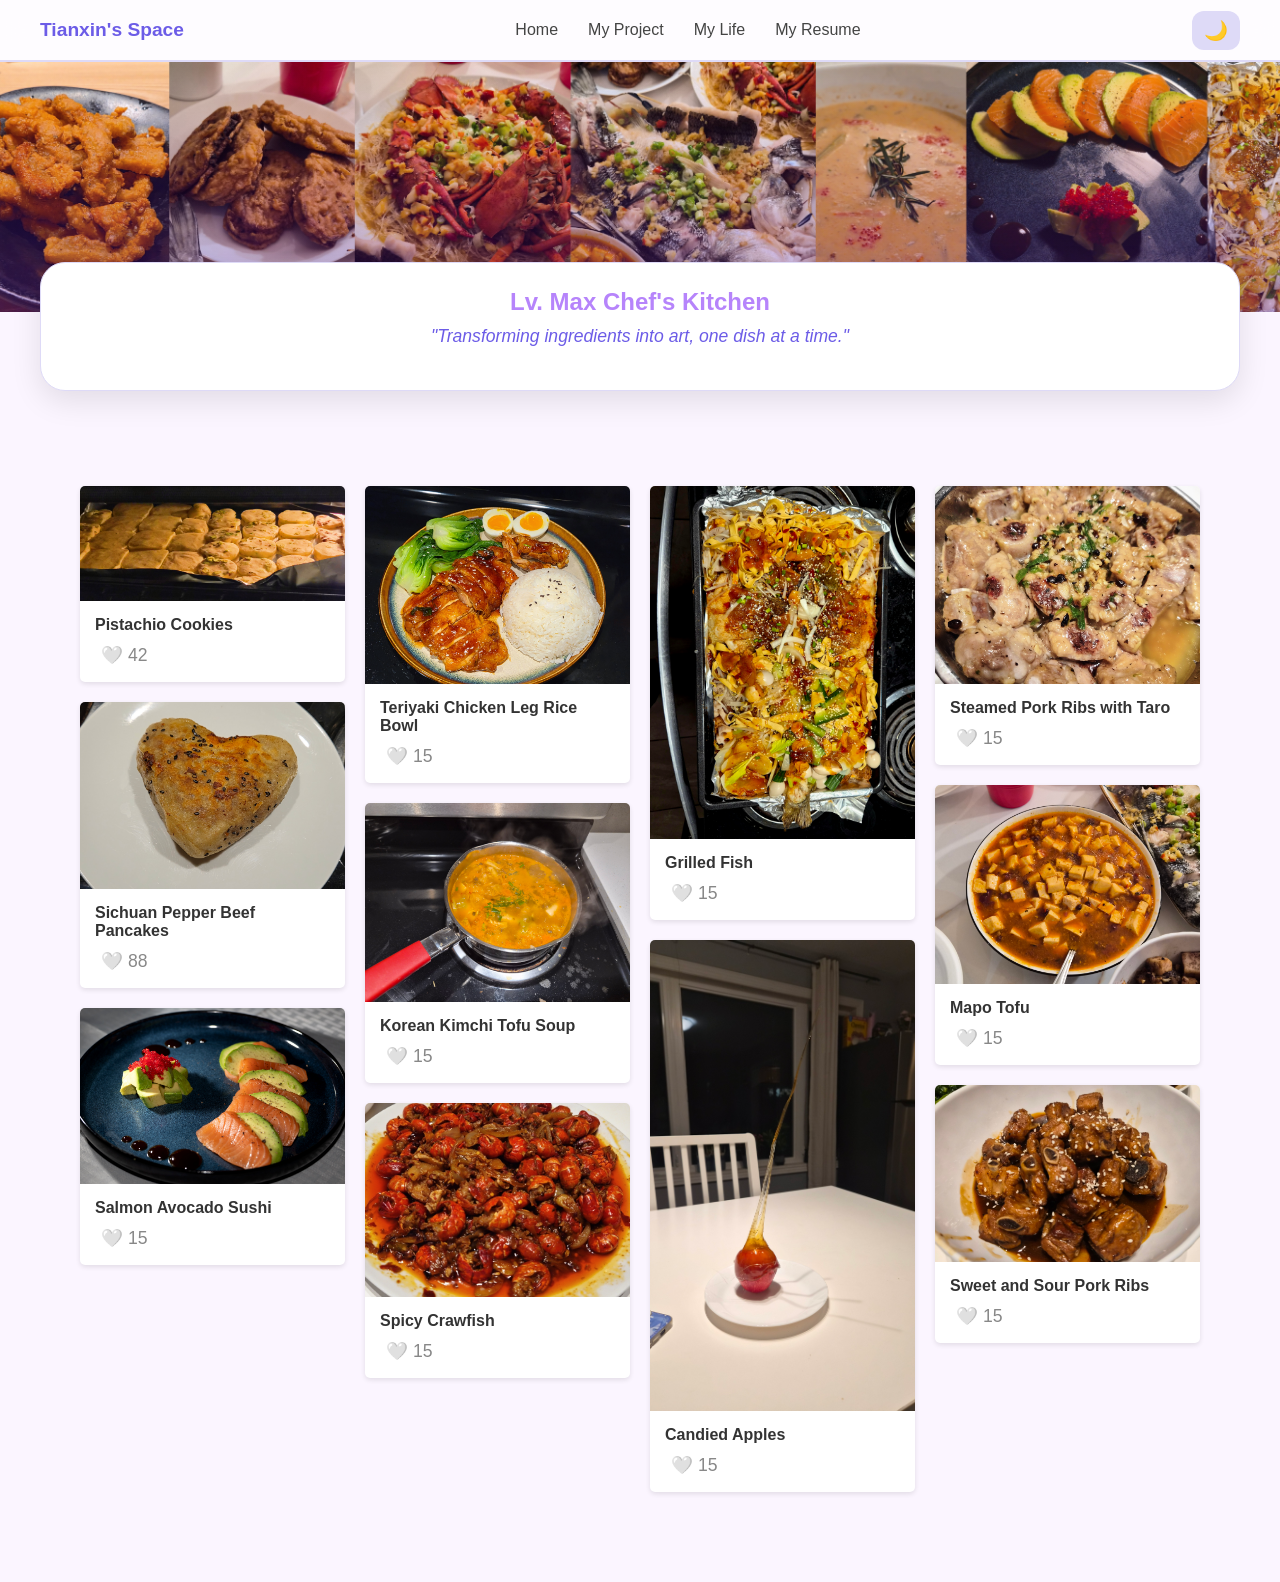
==== cooking.html @ 9a9976a4 "Initial Commit" ====
<!DOCTYPE html>
<html lang="en">

<head>
    <meta charset="UTF-8">
    <meta name="viewport" content="width=device-width, initial-scale=1.0">
    <title>Lv. Max Chef - Tianxin Xie</title>
    <link rel="stylesheet" href="style.css">
</head>

<body>
    <nav class="navbar">
        <div class="nav-container">
            <div class="nav-logo">Tianxin's Space</div>
            <ul class="nav-links">
                <li><a href="index.html">Home</a></li>
                <li><a href="https://github.com/TianxinXie123" target="_blank" rel="noopener noreferrer">My Project</a>
                </li>
                <li><a href="myLife.html">My Life</a></li>
                <li><a href="javascript:void(0)" onclick="openModal()">My Resume</a></li>
            </ul>
            <div class="nav-actions">
                <button id="dark-mode-toggle" class="mode-toggle-btn">
                    <span class="icon">🌙</span>
                </button>
            </div>
        </div>
    </nav>

    <div id="resumeModal" class="modal">
        <div class="modal-content">
            <span class="close-btn" onclick="closeModal()">&times;</span>
            <iframe src="assets/files/resume.pdf" width="100%" height="600px"></iframe>
        </div>
    </div>

    <header class="top-banner cooking-banner"></header>

    <main class="main-content"
        style="max-width: 1200px; margin: -50px auto 50px; padding: 0 20px; position: relative; z-index: 2;">
        <section class="site-header" style="text-align: center;">
            <h1 class="main-title">Lv. Max Chef's Kitchen</h1>
            <p class="quote">"Transforming ingredients into art, one dish at a time."</p>
        </section>

        <div id="dynamic-gallery" class="gallery-container" style="margin-top: 30px;">
        </div>
    </main>

    <script src="index.js"></script>
</body>

</html>
---- style.css ----
/* 全局变量：紫色可爱风 */
:root {
    --bg-color: #fbf5ff;
    --card-bg: #ffffff;
    --main-purple: #b684fb;
    --soft-purple: #dedaf7;
    --deep-purple: #6c5ce7;
    --text-color: #444444;
    --subtitle-color: #888888;
    --announcement-bg: #ddd8fe;
    --border-color: #f0f0f0;
    --radius: 25px;
}

/* --- Home Page Layout --- */

body {
    margin: 0;
    padding: 0;
    font-family: 'Inter', 'PingFang SC', sans-serif;
    background-color: var(--bg-color);
    color: var(--text-color);
    transition: background-color 0.3s ease, color 0.3s ease;
}
body.dark-mode {
    --bg-color: #1a1a2e;
    --card-bg: #16213e;
    --main-purple: #bb86fc;
    --soft-purple: #2d2d44;
    --deep-purple: #e2d5ff;
    --text-color: #e0e0e0;
    --subtitle-color: #b0b0b0;
    --announcement-bg: #1f1f3d;
    --border-color: #2d2d44;
}

/* 顶端 30% 的长条图片 */
.top-banner {
    width: 100%;
    height: 30vh;
    background-color: linear-gradient(rgba(0,0,0,0), rgba(88, 15, 167, 0.3)); 
    background-image: url('assets/photo/index-bg.png');
    background-size: cover;
    background-position: center;
}

.navbar {
    width: 100%;
    height: 60px;
    background-color: rgba(255, 255, 255, 0.7);
    backdrop-filter: blur(15px); /* 磨砂玻璃效果 */
    position: sticky;
    top: 0;
    z-index: 1000;
    border-bottom: 2px solid var(--soft-purple);
    transition: background-color 0.3s;

}

/* 深色模式下的导航栏 */
body.dark-mode .navbar {
    background-color: rgba(26, 26, 46, 0.8);
    border-bottom: 2px solid var(--border-color);
}
.social-tags{
    color:#2575fc;
}

.nav-container {

    max-width: 1200px;
    margin: 0 auto;
    height: 100%;
    display: flex;
    justify-content: space-between;
    align-items: center;
    padding: 0 20px;
}

.nav-logo {
    font-weight: bold;
    color: var(--deep-purple);
    font-size: 1.2rem;
}

.nav-links {
    list-style: none;
    display: flex;
    gap: 30px;
    margin: 0;
    padding: 0;
}

.nav-links a {
    text-decoration: none;
    color: var(--text-color);
    font-weight: 500;
    transition: color 0.3s;
}

.nav-links a:hover {
    text-shadow: 0.2px 0 0 currentColor, -0.2px 0 0 currentColor;
    color: var(--deep-purple);
}

/* 调整按钮在导航栏的样式 */
.mode-toggle-btn {
    background: var(--soft-purple);
    border: none;
    padding: 8px 12px;
    border-radius: 12px;
    cursor: pointer;
    font-size: 1.2rem;
    transition: transform 0.2s;
}

.mode-toggle-btn:hover {
    transform: scale(1.1);
}
/* 整体布局容器 */
.page-wrapper {
    display: flex;
    max-width: 1200px;
    margin: -50px auto 50px auto; /* 向上偏移，压在 Banner 上 */
    gap: 25px;
    padding: 0 20px;
}

/* 左侧 About Me：贯穿全高 */
.sidebar-about {
    flex: 0 0 300px; /* 固定宽度 */
}

.profile-card {
    background: var(--card-bg);
    padding: 30px;
    border-radius: var(--radius);
    box-shadow: 0 10px 30px rgba(162, 155, 254, 0.15);
    position: sticky; /* 随着滚动悬停 */
    top: 70px;
}

.avatar-placeholder {
    width: 120px;
    height: 120px;
    background: var(--soft-purple);
    border-radius: 50%;  
    margin: 0 auto 20px auto;
    display: flex;
    align-items: center;
    justify-content: center;
    border: 4px solid var(--main-purple);
}

/* 右侧主区域 */
.main-content {
    flex: 1;
    display: flex;
    flex-direction: column;
    gap: 25px;
}

/* 标题和公告 */
.card, .site-header, .projects-section {
    background-color: var(--card-bg);
    padding: 25px;
    border-radius: var(--radius);
    box-shadow: 0 10px 30px rgba(0, 0, 0, 0.1);
    transition: background-color 0.3s ease, box-shadow 0.3s ease;
    border: 1px solid var(--soft-purple); 
}
.timeline-section {
    padding: 20px 15px; /* 减少左右内边距 */
    background: var(--card-bg);
    border-radius: var(--radius);
    background-color: var(--card-bg);
    border: 1px solid var(--soft-purple); /* 淡淡的紫色边框 */
    transition: all 0.3s ease;
}

.main-title {
    color: var(--main-purple);

    margin: 0;
}

.announcement-bar {
    background-color: var(--border-color); /* 紫色调 */
    color: var(--deep-purple);
    padding: 15px 30px;
    border-radius: var(--radius);
    font-weight: 500;
    border-left: 8px solid var(--main-purple);
}

/* 下方两栏布局：项目 + 时间轴 */
.bottom-grid {
    display: grid;
    grid-template-columns: 2.5fr 1fr;
    
    gap: 25px;
}

.section-label {
    color: var(--main-purple);
    border-bottom: 2px solid var(--soft-purple);
    padding-bottom: 10px;
    margin-top: 0;
}

/* 项目 Block 样式 */
.project-card {
    background: var(--soft-purple);
    color: var(--text-color);
    margin-bottom: 15px;
    padding: 15px;
    border-radius: 15px;
    transition: transform 0.3s;
    border: 2px solid var(--main-purple);
    cursor: pointer;
    text-decoration: none;
}
.project-title{
    font-size: 1.2rem;
    color: var(--deep-purple);
    text-decoration: none;
}

.project-card:hover {
    transform: translateY(-5deg);
    box-shadow: 0 15px 40px rgba(162, 155, 254, 0.3);
    border: 3px solid var(--main-purple);
}

.video-container {
    position: relative;
    padding-bottom: 56.25%;
    height: 0;
    overflow: hidden;
}

.video-container iframe {
    position: absolute;
    top: 0;
    left: 0;
    width: 100%;
    height: 100%;
    border-radius: 10px;
}

.project-thumb {
    height: 200px;
    background:var(--card-bg);
    border-radius: 15px 15px 15px 15px;
    margin-bottom: 10px;
    display: flex;

    background-size: cover;    /* 图片自动铺满 */
    background-position: center; /* 图片居中 */
    background-repeat: no-repeat;
    border-radius: 8px 8px 0 0; 
    border: 2px solid var(--deep-purple);

}

/* 时间轴样式 */
.timeline-container {
    border-left: 2px dashed var(--main-purple);
    margin-left: 5px;
    padding-left: 15px;
}

.timeline-item {
    position: relative;
    margin-bottom: 20px;
}

.dot {
    position: absolute;
    left: -21px;
    top: 5px;
    width: 10px;
    height: 10px;
    background: var(--deep-purple);
    border-radius: 50%;
}

.time {
    font-weight: bold;
    color: var(--deep-purple);
    display: block;
}
.profile-card:hover, 
.projects-section:hover, 
.timeline-section:hover {
    transform: translateY(-5px);
    box-shadow: 0 15px 40px rgba(162, 155, 254, 0.3);
    border-color: var(--main-purple);
    border-width: 2px;
}

.profile-avatar {
    width: 150px;         /* Set the width of your photo */
    height: 150px;        /* Set the height of your photo */
    border-radius: 50%;   /* Make it a circle */
    object-fit: cover;    /* Ensure the image doesn't stretch */
    border: 6px solid var(--main-purple); /* Optional: add a white border */
    display: block;
    margin: 0 auto 1rem;  /* Center the image and add space below */
}

/* Modal 容器 / Modal Container */
.modal {
    display: none; /* 默认隐藏 / Hidden by default */
    position: fixed;
    z-index: 1000;
    left: 0;
    top: 0;
    width: 100%;
    height: 100%;
    background-color: rgba(0,0,0,0.6); /* 半透明背景 / Semi-transparent background */
}

/* Modal 内容框 / Modal Content Box */
.modal-content {
    position: relative;
    background-color: var(--bg-color);
    margin: 5% auto; /* 距离顶部 5% / 5% from top */
    padding: 20px;
    width: 90%; /* 宽度 / Width */
    max-width: 900px;
    border-radius: 8px;
}

/* 关闭按钮 / Close Button */
.close-btn {
    position: absolute;
    right: 20px;
    top: 15px;
    color: var(--border-color);
    font-size: 28px;
    font-weight: bold;
    cursor: pointer;
}

.close-btn:hover {
    color: var(--deep-purple); 
}

/*-----foot--------*/
#contact-footer {
    background-color: var(--main-purple);
    color: var(--bg-color);
    padding: 20px 20px;

    font-family: Arial, sans-serif;
    margin-top: 50px;
}

.footer-content h2 {
    color: var(--card-bg);
    margin-bottom: 20px;
    font-size: 24px;
}

.footer-content p {
    margin: 10px 0;
    font-size: 13px;
    line-height: 1;
}

#email-link {
    color: var(--card-bg);
    text-decoration: none;
    font-weight: bold;
    transition: color 0.3s ease;
}

#email-link:hover {
    text-decoration: underline;
    color: var(--bg-color);
}

#phone-number {
    cursor: pointer;
    color: var(--card-bg);
    font-weight: bold;
    text-decoration: underline;
    transition: color 0.3s ease;
}

#phone-number:hover {
    color: var(--bg-color);
}
/* --- My Life Page Layout --- */

/* 布局调整：让左侧占20%左右，右侧自适应 */
.life-layout {
    display: flex;
    gap: 40px;
    margin-top: -60px; /* 拉上去覆盖一点 Banner */
    position: relative;
    z-index: 2;
}

.rpg-sidebar {
    flex: 0 0 22%; /* 宽度固定 */
}

.life-content {
    flex: 1; /* 占据剩余空间 */
}

/* Banner 特殊图片 (可选) */
.life-banner {
   background: linear-gradient(rgba(0,0,0,0), rgba(88, 15, 167, 0.3)),
   url('assets/photo/myLife.jpg') center/cover no-repeat;

    height: 250px;
}

/* --- RPG Profile Card (左侧属性卡) --- */
.rpg-card {
    background: white;
    padding: 20px;
    border-radius: 12px;
    box-shadow: 0 4px 15px rgba(0,0,0,0.1);
    font-family: 'Segoe UI', sans-serif;
}

.rpg-header {
    text-align: center;
}

.pixel-avatar {
    width: 150px;
    height: 150px;
    border-radius: 8px; /* 像素风不需要完全圆形 */
    object-fit: cover;
    border: 2px solid #eee;
    margin-bottom: 10px;
}

.rpg-title h3 {
    font-size: 1.1rem;
    margin: 5px 0;
}

.rpg-badge {
    background-color: #eee;
    font-size: 0.8rem;
    padding: 2px 8px;
    border-radius: 4px;
    color: #555;
}

.rpg-divider {
    border: 0;
    border-top: 1px dashed #ddd;
    margin: 15px 0;
}

.rpg-stats h4 {
    font-size: 0.9rem;
    color: #888;
    margin-bottom: 15px;
}

/* 属性条目样式 */
.stat-item {
    display: flex;
    align-items: center;
    margin-bottom: 15px;
    gap: 10px;
}

.stat-icon {
    width: 32px;
    height: 32px;
    background: #f8f9fa;
    border-radius: 50%;
    display: flex;
    align-items: center;
    justify-content: center;
    color: #555;
}

.stat-info {
    display: flex;
    flex-direction: column;
    flex: 1;
}

.stat-name {
    font-size: 0.85rem;
    font-weight: bold;
    color: #333;
}

/* 模仿图片中的彩色 Tag */
.stat-value {
    font-size: 0.75rem;
    display: inline-block;
    padding: 2px 6px;
    border-radius: 4px;
    margin-top: 2px;
    width: fit-content;
}
/* --- Quote Text Style --- */
.quote {
    font-style: italic;           /* 斜体 / Italic font style */
    color:var(--deep-purple);               /* 紫色 (或者用 var(--deep-purple)) / Purple color */
    font-size: 1.1rem;            /* 稍微大一点的字号 / Slightly larger font size */
    margin-top: 10px;             /* 顶部间距 / Top margin */              
}

.tag-pink { background: #ffe2e5; color: #ff5c7c; }
.tag-orange { background: #fff4de; color: #ff942e; }
.tag-blue { background: #e3f2fd; color: #42a5f5; }
.tag-gold { background: #fff9c4; color: #fbc02d; }

/* --- Bubbles Section (右侧圆球) --- */
/* --- Bubbles Section (紧凑簇状布局) --- */
.bubble-container {
    position: relative;        /* 设为相对定位，作为坐标原点 */
    width: 100%;
    max-width: 800px;          /* 限制整体宽度 */
    height: 500px;             /* 给足够的高度来容纳这些球 */
    margin: 0px auto;         /* 居中 */
  
}

/* 气泡基础样式 (保留原样) */
.bubble {
    border-radius: 50%;
    background-size: cover;
    background-position: center;
    position: absolute;        /* 关键修改：绝对定位 */
    overflow: hidden;
    cursor: pointer;
    transition: all 0.4s cubic-bezier(0.175, 0.885, 0.32, 1.275); /* 更弹性的动画 */
    box-shadow: 0 10px 25px rgba(207, 104, 255, 0.103);
  
}

/* 悬停效果 (保留并增强层级) */
.bubble:hover {
    transform: scale(1.1);     /* 放大一点点 */
    box-shadow: 0 20px 40px rgba(0,0,0,0.25);
    z-index: 20;               /* 悬停时必须在最上层 */
}

/* --- 精确坐标定位 (复刻手绘图布局) --- */

/* 1. Cosplay (左上大球) */
.pos-1 {
    top: 10px;
    left: 20px;
    z-index: 2;
    background-color:#ff5c7c;
}

/* 2. 装饰粉球 (夹在 Cosplay 和 Cooking 之间) */
.pos-2 {
    top: 290px;
    left: 0px;
    z-index: 1;
}

/* 3. Cooking (中间位置，稍微靠下，压住一点大球) */
.pos-3 {
    background-color: #ff942e;
    top: 380px;
    left: 240px; /* 紧贴大球右侧 */
    z-index: 3;  /* 层级较高 */
}

/* 4. Events (右上，稍微分离) */
.pos-4 {
     background-color: #42a5f5;
    right: 180px; /* 靠右 */
    z-index: 2;
}

/* 5. 装饰蓝球 (填补中间缝隙) */
.pos-5 {
    top: 230px;
    left: 400px;
    z-index: 1;
}

/* 6. To Be Continued (右下，虚线球) */
.pos-6 {
    top: 220px;
    right: 40px;
    z-index: 2;
}

/* --- 尺寸定义 (保留原样) --- */
.bubble-lg { width: 360px; height: 360px; }
.bubble-md { width: 260px; height: 260px; }
.bubble-sm { width: 200px; height: 200px; }

.bubble-xs { width: 50px ;  height: 50px;}
.bubble-xs:hover { transform: scale(1.1); }

/* --- 颜色与内容样式 (保留原样) --- */
.bubble-solid-pink { background-color:var(--deep-purple); opacity: 0.9; }
.bubble-solid-blue { background-color: var(--main-purple); opacity: 0.9; }

.bubble-text {
    background-color: #f9f9f9;
    border: 3px dashed #ccc;
    display: flex;
    justify-content: center;
    align-items: center;
    text-align: center;
    color: #888;
}

.text-content h3 {
    font-size: 1.2rem;
    margin-bottom: 5px;
    font-family: 'Courier New', monospace;
}
.text-content span {
    font-size: 0.8rem;
    background: #eee;
    padding: 2px 8px;
    border-radius: 10px;
}

.bubble-overlay {
    position: absolute;
    top: 0; left: 0; width: 100%; height: 100%;
    background: rgb(184, 151, 250);
    display: flex;
    flex-direction: column;
    justify-content: center;
    align-items: center;
    color: white;
    opacity: 0;
    transition: opacity 0.3s ease;
}
.bubble:hover .bubble-overlay { opacity: 1; }

/* --- 移动端适配 (重要！) --- */
/* 手机屏幕太小，绝对定位会乱，所以变回竖排 */
@media (max-width: 768px) {
    .bubble-container {
        height: auto;
        display: flex;
        flex-direction: column;
        align-items: center;
        gap: 20px;
    }
    .bubble {
        position: relative; /* 恢复相对定位 */
        top: auto !important;
        left: auto !important;
        right: auto !important;
        bottom: auto !important;
    }
    .bubble-xs { display: none; /* 手机上隐藏装饰小球，保持整洁 */ }
}
/*------------------cosplay-------------*/
.image-wrapper {
    width: 100%;
    height: 100%;
    min-height: 300px;
    background-color: var(--border-color);
    border-radius: 5px;
    overflow: hidden;
    position: relative;
}

.image-wrapper img {
    width: 100%;
    height: auto;
    display: block;
    opacity: 1;
    transition: opacity 0.3s ease-in-out;
}

.skeleton img {
    opacity: 0;
}

.skeleton::before {
    content: "";
    position: absolute;
    top: 0;
    left: 0;
    width: 100%;
    height: 100%;
    background: linear-gradient(
        90deg,
        var(--border-color) 0px,
        var(--soft-purple) 50%,
        var(--border-color) 100%
    );
    background-size: 200% 100%;
    animation: shimmer 1.5s infinite linear;
}

@keyframes shimmer {
    0% {
        background-position: -200% 0;
    }
    100% {
        background-position: 200% 0;
    }
}

.gallery-header {
    text-align: center;
    padding: 80px;
    background-image: linear-gradient(rgba(245, 245, 245, 0.3), rgba(245, 245, 245, 0.8)), url('assets/photo/cosplay-bg.jpg');
    background-size: cover;
    background-position: center;
    background-attachment: fixed;
}
.social-links {
    margin-top: 15px;
    display: flex;
    justify-content: center;
    align-items: center;
}

.social-icon {
    width: 35px;
    height: 35px;
    border-radius: 8px;
    transition: transform 0.2s ease-in-out, box-shadow 0.2s ease-in-out;
}

.social-icon:hover {
    transform: scale(1.1);
    box-shadow: 0 4px 8px rgba(0, 0, 0, 0.2);
}

.gallery-title {
   
    font-size: 4rem;
    color: var(--soft-purple);
    -webkit-text-stroke: 3px var(--deep-purple);
   
}

.gallery-subtitle {
    font-size: 1rem;
    font-weight: bold;
    color: var(--text-color);
    border-width: 2px;
    -webkit-text-stroke: 0.5px var(--deep-purple);
}

.gallery-container {
    column-count: 4;
    column-gap: 20px;
    padding: 40px;
    max-width: 1200px;
    margin: 0 auto;
    background-color: #f5f5f5;
    background-color: var(--bg-color);
}

.gallery-item {
    break-inside: avoid;
    margin-bottom: 20px;
    background-color: #fff;
    border-radius: 5px;
    overflow: hidden;
    box-shadow: 0 2px 5px rgba(0,0,0,0.1);
}

.gallery-item img {
    width: 100%;
    display: block;
}

.gallery-info {
    padding: 15px;
}

.gallery-info h4 {
    margin: 0 0 10px 0;
    font-size: 1rem;
    color: #333;
}

.gallery-meta {
    display: flex;
    justify-content: space-between;
    font-size: 0.8rem;
    color: #999;
}

@media (max-width: 992px) {
    .gallery-container {
        column-count: 3;
    }
}

@media (max-width: 768px) {
    .gallery-container {
        column-count: 2;
    }
}

@media (max-width: 480px) {
    .gallery-container {
        column-count: 1;
    }
}

/*cooking*/
.like-btn {
    background: transparent;
    border: none;
    cursor: pointer;
    font-size: 1.1rem;
    display: flex;
    align-items: center;
    gap: 5px;
    color: var(--subtitle-color);
    transition: transform 0.2s;
}
.cooking-banner{
    background: linear-gradient(rgba(0,0,0,0), rgba(88, 15, 167, 0.3)),
   url('assets/photo/cooking-banner.jpg') center/cover no-repeat;

    height: 250px;
}
.like-btn:hover {
    transform: scale(1.1);
}

.like-btn.liked {
    color: #ff5c7c;
}

/*-----------events---------*/
.zigzag-timeline {
    position: relative;
    max-width: 900px;
    width: 100%;
    margin: 20px auto;
    padding: 20px 0;
}

.zigzag-timeline::after {
    content: '';
    position: absolute;
    width: 4px;
    background-color: var(--main-purple);
    top: 0;
    bottom: 0;
    left: 50%;
    margin-left: -2px;
    border-radius: 2px;
}

.timeline-row {
    padding: 10px 40px;
    position: relative;
    background-color: inherit;
    width: 50%;
    box-sizing: border-box;
}

.timeline-row::after {
    content: '';
    position: absolute;
    width: 20px;
    height: 20px;
    right: -12px;
    background-color: var(--bg-color);
    border: 4px solid var(--deep-purple);
    top: 20px;
    border-radius: 50%;
    z-index: 1;
    transition: background-color 0.3s ease;
}

.left {
    left: 0;
}

.right {
    left: 50%;
}

.right::after {
    left: -16px;
}

.timeline-content {
    padding: 15px 25px;
    background-color: var(--card-bg);
    border-radius: var(--radius);
    box-shadow: 0 10px 30px rgba(0, 0, 0, 0.1);
    border: 1px solid var(--soft-purple);
    position: relative;
    transition: transform 0.3s ease, box-shadow 0.3s ease, background-color 0.3s ease;
}

.timeline-content:hover {
    transform: translateY(-5px);
    box-shadow: 0 15px 40px rgba(162, 155, 254, 0.3);
    border-color: var(--main-purple);
}

.timeline-date {
    display: inline-block;
    color: white;
    background-color: var(--main-purple);
    padding: 5px 15px;
    border-radius: 20px;
    font-weight: bold;
    font-size: 0.9rem;
    margin-bottom: 15px;
}

.timeline-content h3 {
    color: var(--deep-purple);
    margin: 0 0 10px 0;
    font-size: 1.3rem;
}

.timeline-content p {
    color: var(--text-color);
    margin-bottom: 15px;
    line-height: 1.5;
}

.img-placeholder {
    width: 100%;
    height: 140px;
    background-color: var(--border-color);
    border-radius: 15px;
    display: flex;
    align-items: center;
    justify-content: center;
    overflow: hidden;
    border: 2px dashed var(--main-purple);
}
.zigzag-timeline {
    position: relative;
    max-width: 1200px;
    width: 100%;
    margin: 20px auto;
    padding: 20px 0;
}

.img-placeholder img {
    width: 100%;
    height: 100%;
    object-fit: cover;
    display: block;
}

@media screen and (max-width: 768px) {
    .zigzag-timeline::after {
        left: 31px;
    }

    .timeline-row {
        width: 100%;
        padding-left: 70px;
        padding-right: 25px;
    }

    .timeline-row::after {
        left: 19px;
    }

    .right {
        left: 0%;
    }
}

.event-body {
    background: linear-gradient(to bottom, #050014 0%, #120038 50%, #5b1b8a 100%);
    background-attachment: fixed;
    transition: background-color 0.3s ease;
}

.stars-overlay {
    position: fixed;
    top: 0;
    left: 0;
    width: 100vw;
    height: 100vh;
    z-index: 0;
    pointer-events: none;
    background-image: 
        radial-gradient(2px 2px at 20px 30px, #ffffff, rgba(0,0,0,0)),
        radial-gradient(2px 2px at 40px 70px, #ffffff, rgba(0,0,0,0)),
        radial-gradient(2px 2px at 50px 160px, #ffffff, rgba(0,0,0,0)),
        radial-gradient(2px 2px at 90px 40px, #ffffff, rgba(0,0,0,0)),
        radial-gradient(2px 2px at 130px 80px, #ffffff, rgba(0,0,0,0)),
        radial-gradient(2px 2px at 160px 120px, #ffffff, rgba(0,0,0,0));
    background-repeat: repeat;
    background-size: 200px 200px;
    animation: twinkle 4s infinite alternate;
}

@keyframes twinkle {
    0% { opacity: 0.4; transform: scale(0.98); }
    100% { opacity: 1; transform: scale(1); }
}

.event-header {
    width: 100%;
    max-width: 900px;
    text-align: center;
    margin-bottom: 20px;
    background-color: rgba(22, 33, 62, 0.6);
    backdrop-filter: blur(10px);
    border: 1px solid rgba(182, 132, 251, 0.3);
}

.text-light {
    color: #f8f7ff !important;
}

.event-body .timeline-content {
    background-color: rgba(255, 255, 255, 0.9);
}

body.dark-mode.event-body .timeline-content {
    background-color: rgba(22, 33, 62, 0.9);
}
.timeline-location{
    font-size: 0.7rem;
}
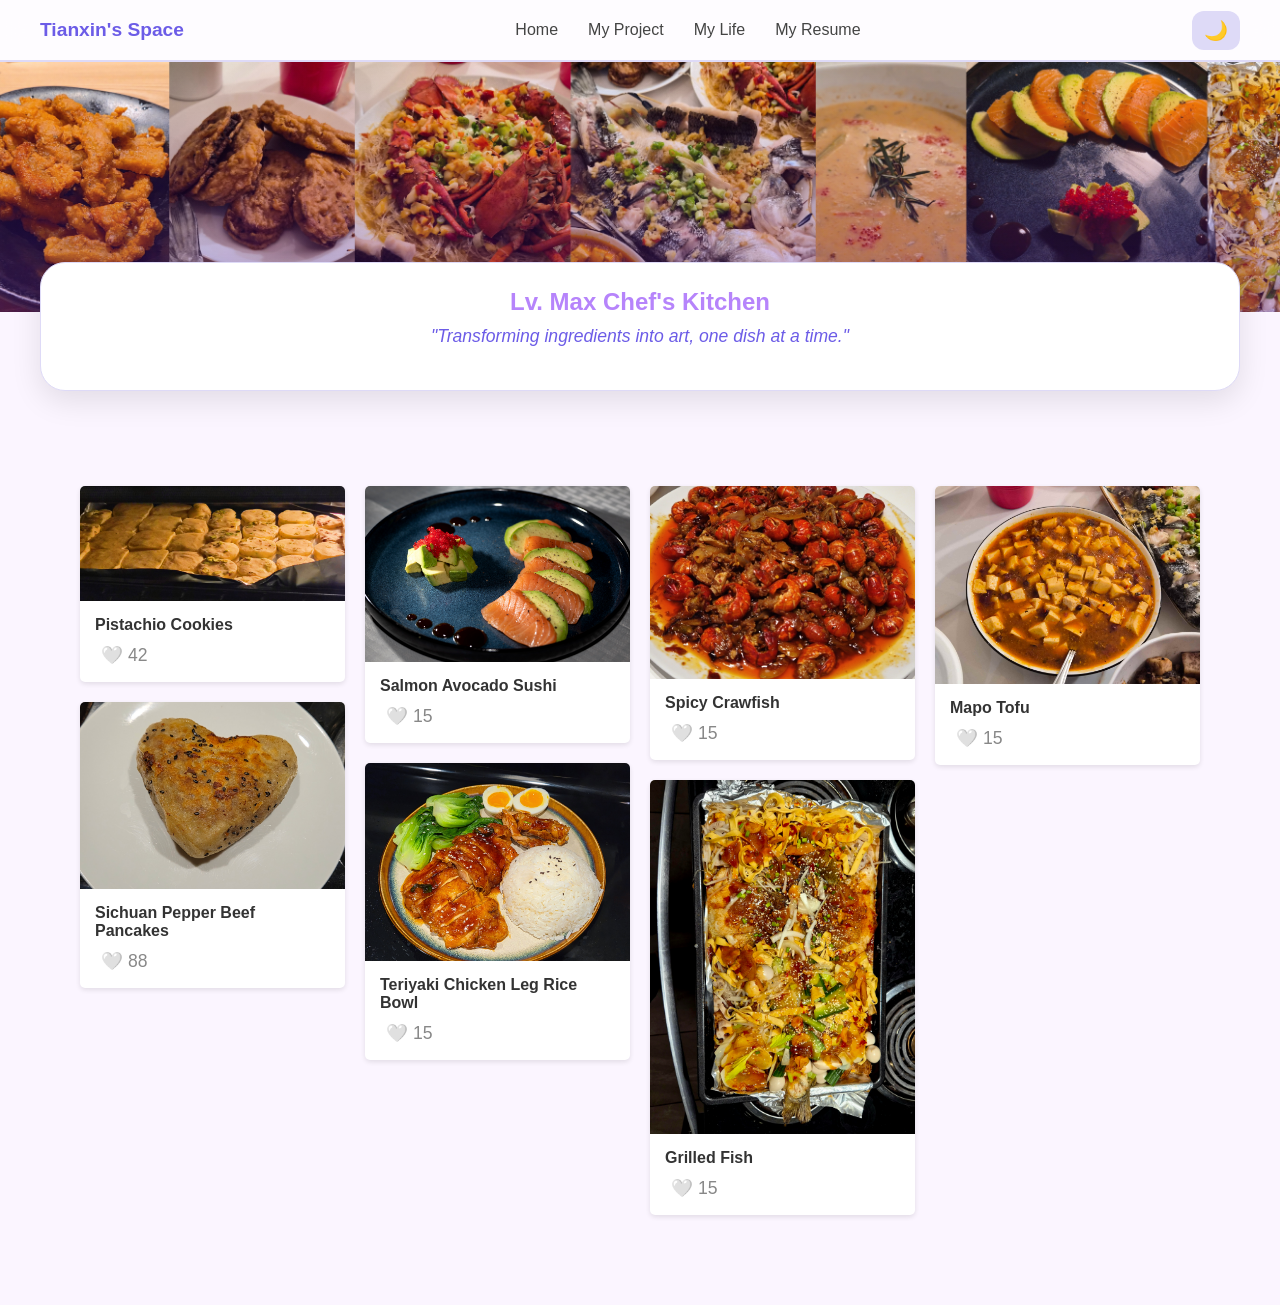
==== commit 13e13820: "Merge My Life into home page and add bubble photo gallery popup - Move myLife.html content into inde" ====
--- a/cooking.html
+++ b/cooking.html
@@ -16,7 +16,7 @@
                 <li><a href="index.html">Home</a></li>
                 <li><a href="https://github.com/TianxinXie123" target="_blank" rel="noopener noreferrer">My Project</a>
                 </li>
-                <li><a href="myLife.html">My Life</a></li>
+                <li><a href="index.html#my-life">My Life</a></li>
                 <li><a href="javascript:void(0)" onclick="openModal()">My Resume</a></li>
             </ul>
             <div class="nav-actions">
--- a/style.css
+++ b/style.css
@@ -14,6 +14,10 @@
 
 /* --- Home Page Layout --- */
 
+html {
+    scroll-behavior: smooth; /* 首屏 <-> Part 2 之间平滑滚动 */
+}
+
 body {
     margin: 0;
     padding: 0;
@@ -344,7 +348,139 @@
 }
 
 .close-btn:hover {
-    color: var(--deep-purple); 
+    color: var(--deep-purple);
+}
+
+/* --- Photo Gallery Popup (Cosplay / Cooking 气泡弹窗) --- */
+body.modal-open {
+    overflow: hidden; /* 弹窗打开时锁住背后页面的滚动 */
+}
+
+.gallery-modal {
+    overflow-y: auto; /* 照片多时弹窗内部可以滚动 */
+    backdrop-filter: blur(3px);
+}
+
+/* 没有矩形背景：气泡直接浮在暗色遮罩上 */
+.gallery-modal-content {
+    max-width: 1100px;
+    padding: 30px;
+    background: transparent;
+    box-shadow: none;
+    text-align: center;
+    animation: gallery-pop 0.3s ease;
+}
+
+.gallery-modal-content .close-btn {
+    position: fixed;
+    top: 20px;
+    right: 30px;
+    color: #ffffff;
+    font-size: 36px;
+    z-index: 1;
+}
+
+.gallery-modal-content .close-btn:hover {
+    color: var(--main-purple);
+}
+
+.gallery-modal-title {
+    color: #ffffff;
+    margin: 0;
+    text-shadow: 0 2px 10px rgba(0, 0, 0, 0.5);
+}
+
+.gallery-modal-content .quote {
+    color: #e2d5ff;
+    text-shadow: 0 2px 8px rgba(0, 0, 0, 0.5);
+}
+
+@keyframes gallery-pop {
+    from { opacity: 0; transform: scale(0.95); }
+    to { opacity: 1; transform: scale(1); }
+}
+
+.photo-bubble-container {
+    display: flex;
+    flex-wrap: wrap;
+    justify-content: center;
+    align-items: center;
+    gap: 20px;
+    padding: 10px 0;
+}
+
+.photo-bubble {
+    position: relative;
+    border-radius: 50%;
+    overflow: hidden;
+    flex-shrink: 0;
+    border: 4px solid var(--soft-purple);
+    box-shadow: 0 10px 25px rgba(162, 155, 254, 0.25);
+    transition: transform 0.4s cubic-bezier(0.175, 0.885, 0.32, 1.275), border-color 0.3s;
+}
+
+.photo-bubble:hover {
+    transform: scale(1.08);
+    border-color: var(--main-purple);
+    z-index: 2;
+}
+
+.photo-bubble img {
+    width: 100%;
+    height: 100%;
+    object-fit: cover;
+    display: block;
+}
+
+.photo-bubble-lg { width: 260px; height: 260px; }
+.photo-bubble-md { width: 200px; height: 200px; }
+.photo-bubble-sm { width: 150px; height: 150px; }
+
+.photo-bubble-overlay {
+    position: absolute;
+    inset: 0;
+    background: rgba(184, 151, 250, 0.85);
+    display: flex;
+    flex-direction: column;
+    justify-content: center;
+    align-items: center;
+    padding: 15px;
+    color: white;
+    opacity: 0;
+    transition: opacity 0.3s ease;
+}
+
+.photo-bubble:hover .photo-bubble-overlay {
+    opacity: 1;
+}
+
+.photo-bubble-overlay h4 {
+    margin: 0 0 8px;
+    font-size: 0.95rem;
+}
+
+.photo-bubble-overlay .like-btn {
+    color: white;
+}
+
+@media (max-width: 768px) {
+    .gallery-modal-content {
+        padding: 20px 12px;
+    }
+
+    .photo-bubble-lg,
+    .photo-bubble-md,
+    .photo-bubble-sm {
+        width: 140px;
+        height: 140px;
+    }
+
+    /* 手机没有 hover，直接显示标题 */
+    .photo-bubble-overlay {
+        opacity: 1;
+        background: linear-gradient(transparent 45%, rgba(88, 15, 167, 0.75));
+        justify-content: flex-end;
+    }
 }
 
 /*-----foot--------*/
@@ -392,7 +528,43 @@
 #phone-number:hover {
     color: var(--bg-color);
 }
-/* --- My Life Page Layout --- */
+/* --- Part 2 : My Life (同页第二屏) --- */
+
+/* 两个部分之间的分隔提示 */
+.part-divider {
+    max-width: 1200px;
+    margin: 0 auto;
+    padding: 10px 20px 30px;
+    text-align: center;
+}
+
+.part-divider-link {
+    display: inline-flex;
+    flex-direction: column;
+    align-items: center;
+    gap: 4px;
+    text-decoration: none;
+    font-weight: 600;
+    color: var(--deep-purple);
+    letter-spacing: 1px;
+}
+
+.part-divider-arrow {
+    font-size: 1.6rem;
+    line-height: 1;
+    animation: divider-bounce 1.8s ease-in-out infinite;
+}
+
+@keyframes divider-bounce {
+    0%, 100% { transform: translateY(0); }
+    50% { transform: translateY(6px); }
+}
+
+/* 锚点跳转时给顶部导航栏留位置 */
+.life-section {
+    position: relative;
+    scroll-margin-top: 60px;
+}
 
 /* 布局调整：让左侧占20%左右，右侧自适应 */
 .life-layout {
@@ -421,11 +593,13 @@
 
 /* --- RPG Profile Card (左侧属性卡) --- */
 .rpg-card {
-    background: white;
+    background: var(--card-bg);
     padding: 20px;
     border-radius: 12px;
     box-shadow: 0 4px 15px rgba(0,0,0,0.1);
     font-family: 'Segoe UI', sans-serif;
+    position: sticky; /* 和首屏的 profile-card 保持一致 */
+    top: 70px;
 }
 
 .rpg-header {
@@ -447,22 +621,22 @@
 }
 
 .rpg-badge {
-    background-color: #eee;
+    background-color: var(--soft-purple);
     font-size: 0.8rem;
     padding: 2px 8px;
     border-radius: 4px;
-    color: #555;
+    color: var(--deep-purple);
 }
 
 .rpg-divider {
     border: 0;
-    border-top: 1px dashed #ddd;
+    border-top: 1px dashed var(--border-color);
     margin: 15px 0;
 }
 
 .rpg-stats h4 {
     font-size: 0.9rem;
-    color: #888;
+    color: var(--subtitle-color);
     margin-bottom: 15px;
 }
 
@@ -477,12 +651,12 @@
 .stat-icon {
     width: 32px;
     height: 32px;
-    background: #f8f9fa;
+    background: var(--soft-purple);
     border-radius: 50%;
     display: flex;
     align-items: center;
     justify-content: center;
-    color: #555;
+    color: var(--deep-purple);
 }
 
 .stat-info {
@@ -494,7 +668,7 @@
 .stat-name {
     font-size: 0.85rem;
     font-weight: bold;
-    color: #333;
+    color: var(--text-color);
 }
 
 /* 模仿图片中的彩色 Tag */
@@ -609,13 +783,13 @@
 .bubble-solid-blue { background-color: var(--main-purple); opacity: 0.9; }
 
 .bubble-text {
-    background-color: #f9f9f9;
-    border: 3px dashed #ccc;
+    background-color: var(--card-bg);
+    border: 3px dashed var(--soft-purple);
     display: flex;
     justify-content: center;
     align-items: center;
     text-align: center;
-    color: #888;
+    color: var(--subtitle-color);
 }
 
 .text-content h3 {
@@ -625,7 +799,7 @@
 }
 .text-content span {
     font-size: 0.8rem;
-    background: #eee;
+    background: var(--soft-purple);
     padding: 2px 8px;
     border-radius: 10px;
 }
@@ -647,6 +821,19 @@
 /* --- 移动端适配 (重要！) --- */
 /* 手机屏幕太小，绝对定位会乱，所以变回竖排 */
 @media (max-width: 768px) {
+    .page-wrapper,
+    .life-layout {
+        flex-direction: column;
+    }
+
+    .rpg-sidebar {
+        flex: 1 1 auto;
+    }
+
+    .rpg-card {
+        position: static; /* 手机上不吸顶，避免挡住气泡 */
+    }
+
     .bubble-container {
         height: auto;
         display: flex;
